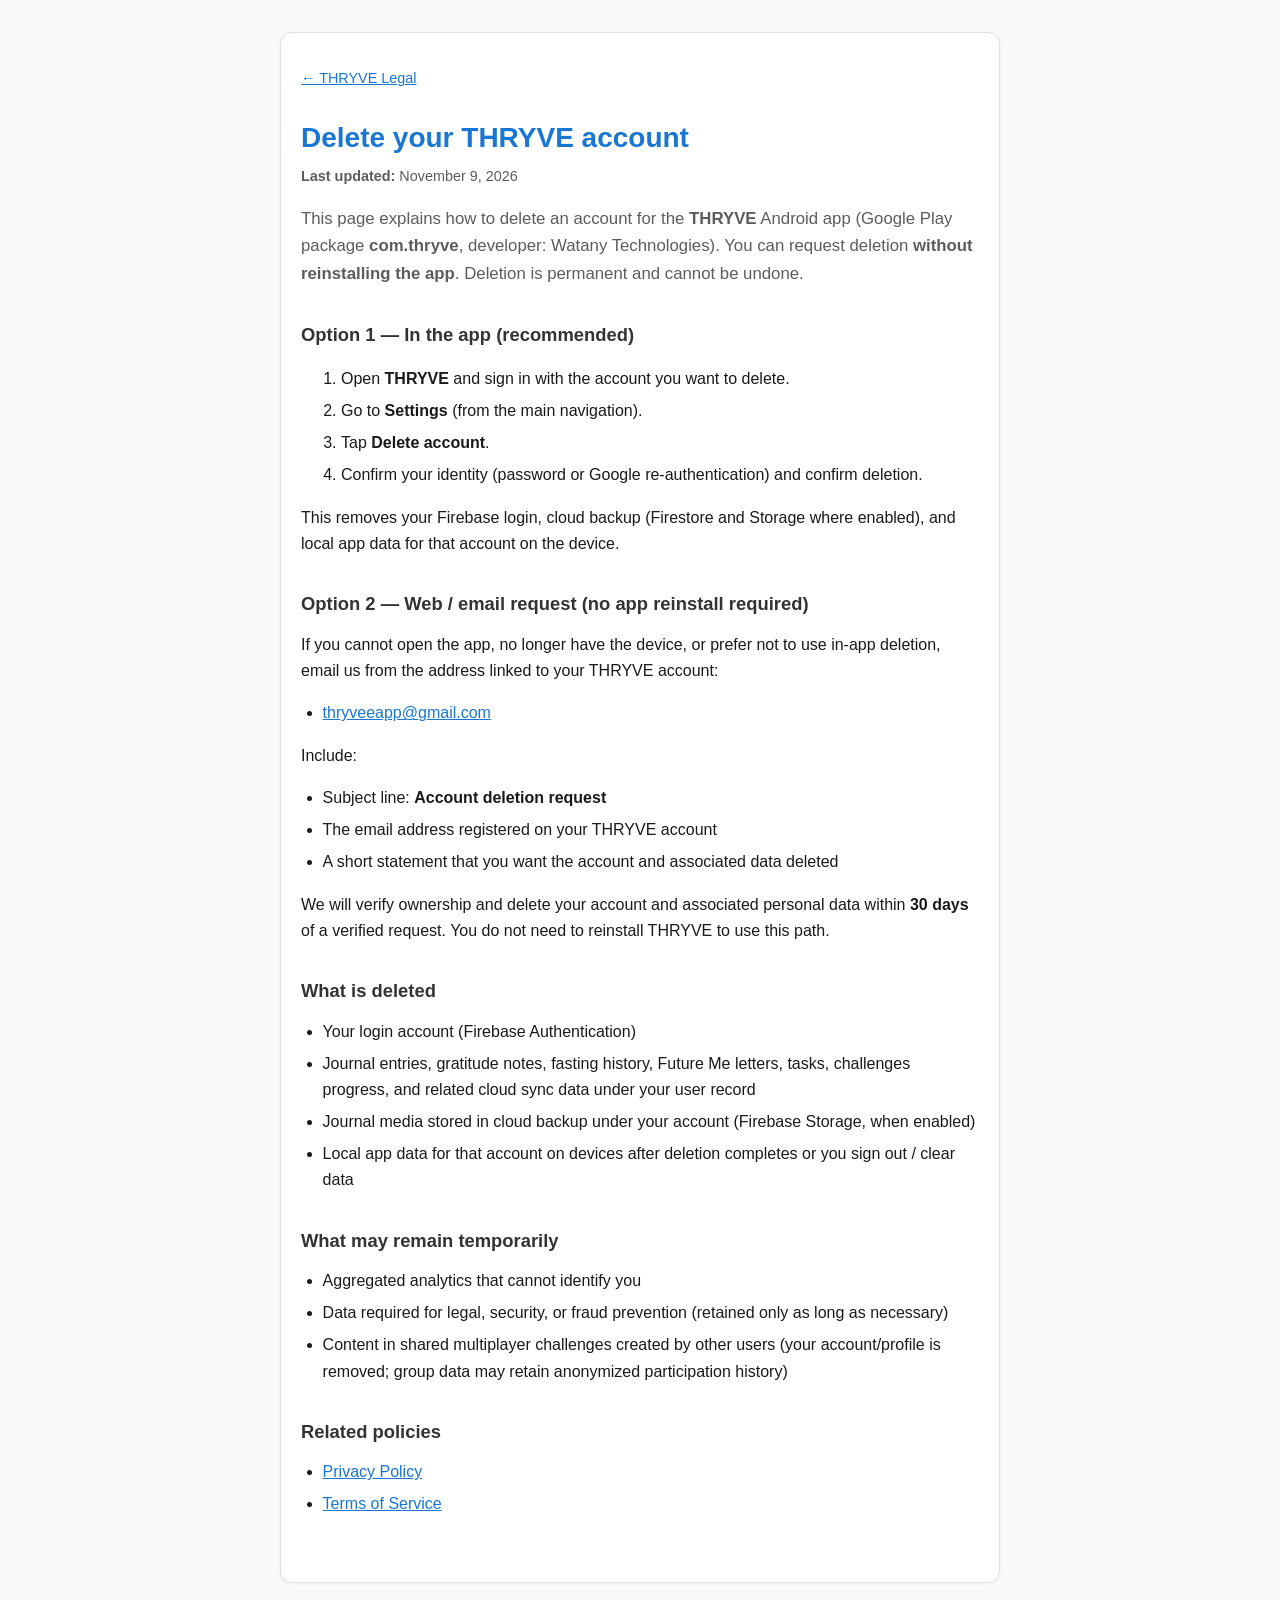
==== THRYVE/delete-account.html @ 44cca5ca "Publish THRYVE legal pages for Google Play. Host privacy, terms, and delete-account HTML under /THRY" ====
<!DOCTYPE html>
<html lang="en">
<head>
  <meta charset="utf-8">
  <meta name="viewport" content="width=device-width, initial-scale=1">
  <title>THRYVE — Delete Account</title>
  <meta name="description" content="How to delete your THRYVE Android app account and associated data without reinstalling the app.">
  <link rel="stylesheet" href="legal.css">
</head>
<body>
  <main class="page">
    <a class="back" href="index.html">← THRYVE Legal</a>
    <h1>Delete your THRYVE account</h1>
    <p class="meta"><strong>Last updated:</strong> November 9, 2026</p>

    <p class="lead">
      This page explains how to delete an account for the <strong>THRYVE</strong> Android app
      (Google Play package <strong>com.thryve</strong>, developer: Watany Technologies).
      You can request deletion <strong>without reinstalling the app</strong>. Deletion is permanent
      and cannot be undone.
    </p>

    <h2>Option 1 — In the app (recommended)</h2>
    <ol>
      <li>Open <strong>THRYVE</strong> and sign in with the account you want to delete.</li>
      <li>Go to <strong>Settings</strong> (from the main navigation).</li>
      <li>Tap <strong>Delete account</strong>.</li>
      <li>Confirm your identity (password or Google re-authentication) and confirm deletion.</li>
    </ol>
    <p>
      This removes your Firebase login, cloud backup (Firestore and Storage where enabled),
      and local app data for that account on the device.
    </p>

    <h2>Option 2 — Web / email request (no app reinstall required)</h2>
    <p>
      If you cannot open the app, no longer have the device, or prefer not to use in-app deletion,
      email us from the address linked to your THRYVE account:
    </p>
    <ul>
      <li>
        <a href="mailto:thryveeapp@gmail.com?subject=THRYVE%20account%20deletion%20request">
          thryveeapp@gmail.com
        </a>
      </li>
    </ul>
    <p>Include:</p>
    <ul>
      <li>Subject line: <strong>Account deletion request</strong></li>
      <li>The email address registered on your THRYVE account</li>
      <li>A short statement that you want the account and associated data deleted</li>
    </ul>
    <p>
      We will verify ownership and delete your account and associated personal data within
      <strong>30 days</strong> of a verified request. You do not need to reinstall THRYVE to use
      this path.
    </p>

    <h2>What is deleted</h2>
    <ul>
      <li>Your login account (Firebase Authentication)</li>
      <li>Journal entries, gratitude notes, fasting history, Future Me letters, tasks, challenges progress, and related cloud sync data under your user record</li>
      <li>Journal media stored in cloud backup under your account (Firebase Storage, when enabled)</li>
      <li>Local app data for that account on devices after deletion completes or you sign out / clear data</li>
    </ul>

    <h2>What may remain temporarily</h2>
    <ul>
      <li>Aggregated analytics that cannot identify you</li>
      <li>Data required for legal, security, or fraud prevention (retained only as long as necessary)</li>
      <li>
        Content in shared multiplayer challenges created by other users (your account/profile is removed;
        group data may retain anonymized participation history)
      </li>
    </ul>

    <h2>Related policies</h2>
    <ul>
      <li><a href="privacy.html">Privacy Policy</a></li>
      <li><a href="terms.html">Terms of Service</a></li>
    </ul>
  </main>
</body>
</html>
---- THRYVE/legal.css ----
:root {
  --text: #1a1a1a;
  --muted: #5c5c5c;
  --accent: #1976d2;
  --bg: #fafafa;
  --card: #ffffff;
  --border: #e0e0e0;
}

* {
  box-sizing: border-box;
}

body {
  margin: 0;
  font-family: -apple-system, BlinkMacSystemFont, "Segoe UI", Roboto, "Helvetica Neue", Arial, sans-serif;
  font-size: 16px;
  line-height: 1.65;
  color: var(--text);
  background: var(--bg);
}

.page {
  max-width: 720px;
  margin: 0 auto;
  padding: 2rem 1.25rem 3rem;
  background: var(--card);
  min-height: 100vh;
}

@media (min-width: 640px) {
  .page {
    margin-top: 2rem;
    margin-bottom: 2rem;
    min-height: auto;
    border: 1px solid var(--border);
    border-radius: 12px;
    box-shadow: 0 1px 3px rgba(0, 0, 0, 0.06);
  }
}

h1 {
  font-size: 1.75rem;
  margin: 0 0 0.25rem;
  color: var(--accent);
}

h2 {
  font-size: 1.15rem;
  margin: 2rem 0 0.75rem;
  color: #333;
}

h3 {
  font-size: 1rem;
  margin: 1.25rem 0 0.5rem;
}

p, ul {
  margin: 0 0 1rem;
}

ul {
  padding-left: 1.35rem;
}

li {
  margin-bottom: 0.35rem;
}

.lead {
  font-size: 1.05rem;
  color: var(--muted);
}

.meta {
  font-size: 0.9rem;
  color: var(--muted);
}

.nav-links {
  list-style: none;
  padding: 0;
  margin: 1.5rem 0;
}

.nav-links a {
  display: inline-block;
  padding: 0.6rem 1rem;
  margin: 0.25rem 0.5rem 0.25rem 0;
  background: var(--accent);
  color: #fff;
  text-decoration: none;
  border-radius: 8px;
  font-weight: 500;
}

.nav-links a:hover {
  filter: brightness(1.08);
}

a {
  color: var(--accent);
}

.back {
  display: inline-block;
  margin-bottom: 1.5rem;
  font-size: 0.9rem;
}

strong {
  font-weight: 600;
}
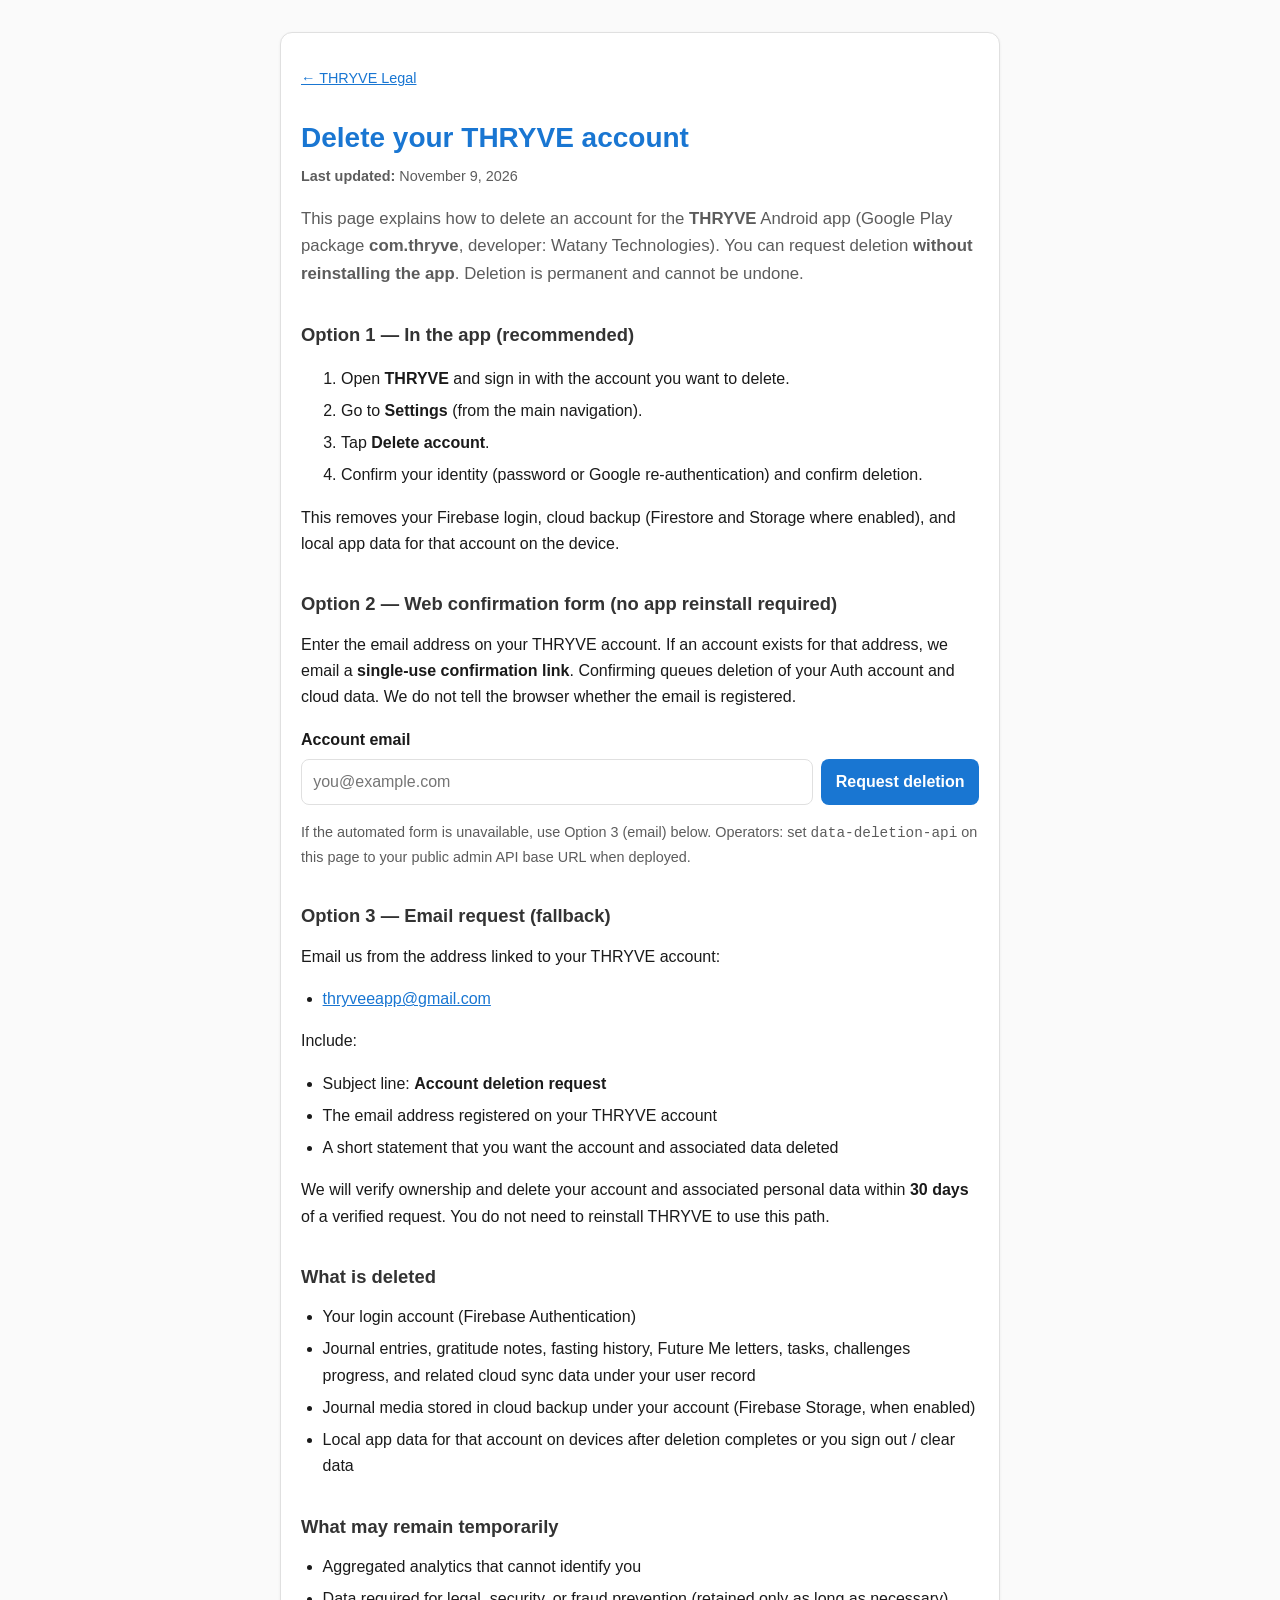
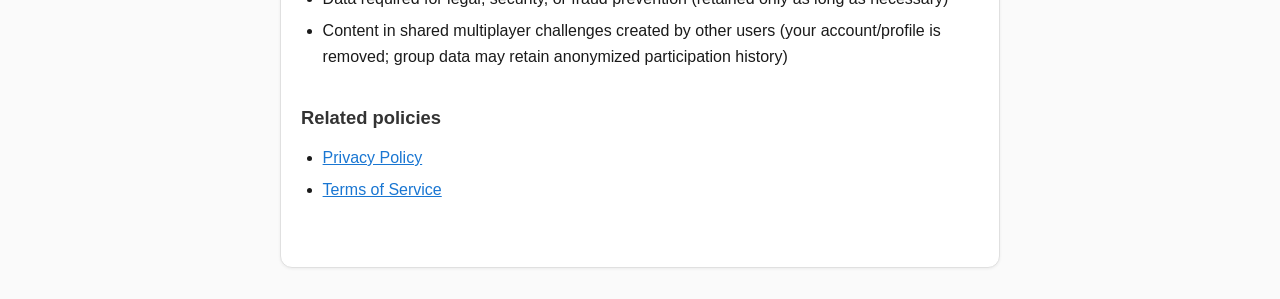
==== commit 66d7fb0d: "Update THRYVE delete-account page with web request form. Adds Option 2 confirmation-form UI (API-con" ====
--- a/THRYVE/delete-account.html
+++ b/THRYVE/delete-account.html
@@ -7,7 +7,7 @@
   <meta name="description" content="How to delete your THRYVE Android app account and associated data without reinstalling the app.">
   <link rel="stylesheet" href="legal.css">
 </head>
-<body>
+<body data-deletion-api="">
   <main class="page">
     <a class="back" href="index.html">← THRYVE Legal</a>
     <h1>Delete your THRYVE account</h1>
@@ -32,10 +32,29 @@
       and local app data for that account on the device.
     </p>
 
-    <h2>Option 2 — Web / email request (no app reinstall required)</h2>
+    <h2>Option 2 — Web confirmation form (no app reinstall required)</h2>
     <p>
-      If you cannot open the app, no longer have the device, or prefer not to use in-app deletion,
-      email us from the address linked to your THRYVE account:
+      Enter the email address on your THRYVE account. If an account exists for that address,
+      we email a <strong>single-use confirmation link</strong>. Confirming queues deletion of your
+      Auth account and cloud data. We do not tell the browser whether the email is registered.
+    </p>
+    <form id="deletion-form" class="deletion-form">
+      <label for="deletion-email">Account email</label>
+      <div class="deletion-row">
+        <input id="deletion-email" name="email" type="email" required autocomplete="email"
+               placeholder="you@example.com">
+        <button type="submit" id="deletion-submit">Request deletion</button>
+      </div>
+      <p id="deletion-status" class="meta" role="status" aria-live="polite"></p>
+    </form>
+    <p class="meta">
+      If the automated form is unavailable, use Option 3 (email) below. Operators: set
+      <code>data-deletion-api</code> on this page to your public admin API base URL when deployed.
+    </p>
+
+    <h2>Option 3 — Email request (fallback)</h2>
+    <p>
+      Email us from the address linked to your THRYVE account:
     </p>
     <ul>
       <li>
@@ -80,5 +99,66 @@
       <li><a href="terms.html">Terms of Service</a></li>
     </ul>
   </main>
+  <style>
+    .deletion-form label { display: block; font-weight: 600; margin-bottom: 0.35rem; }
+    .deletion-row { display: flex; flex-wrap: wrap; gap: 0.5rem; margin-bottom: 0.5rem; }
+    .deletion-form input[type="email"] {
+      flex: 1 1 220px; padding: 0.55rem 0.7rem; border: 1px solid #e0e0e0; border-radius: 8px; font: inherit;
+    }
+    .deletion-form button {
+      padding: 0.55rem 0.9rem; border: 0; border-radius: 8px; background: #1976d2; color: #fff;
+      font: inherit; font-weight: 600; cursor: pointer;
+    }
+    .deletion-form button:disabled { opacity: 0.6; cursor: not-allowed; }
+  </style>
+  <script>
+    (function () {
+      var form = document.getElementById("deletion-form");
+      var statusEl = document.getElementById("deletion-status");
+      var submitBtn = document.getElementById("deletion-submit");
+      var apiBase = (document.body.getAttribute("data-deletion-api") || "").replace(/\/$/, "");
+
+      form.addEventListener("submit", function (e) {
+        e.preventDefault();
+        var email = document.getElementById("deletion-email").value.trim();
+        if (!email) return;
+
+        if (!apiBase) {
+          statusEl.textContent =
+            "Automated web confirmation is not connected on this host yet. Use Option 3 (email thryveeapp@gmail.com) or the in-app delete flow.";
+          window.location.href =
+            "mailto:thryveeapp@gmail.com?subject=" +
+            encodeURIComponent("THRYVE account deletion request") +
+            "&body=" +
+            encodeURIComponent("Please delete my THRYVE account.\nAccount email: " + email + "\n");
+          return;
+        }
+
+        submitBtn.disabled = true;
+        statusEl.textContent = "Sending…";
+        fetch(apiBase + "/api/public/deletion-requests", {
+          method: "POST",
+          headers: { "Content-Type": "application/json" },
+          body: JSON.stringify({ email: email }),
+        })
+          .then(function (res) {
+            if (res.status === 429) throw new Error("Too many requests. Try again later.");
+            if (!res.ok) throw new Error("Request failed (" + res.status + ")");
+            return res.json();
+          })
+          .then(function (data) {
+            statusEl.textContent =
+              (data && data.message) ||
+              "If an account exists for that email, we sent a confirmation link.";
+          })
+          .catch(function (err) {
+            statusEl.textContent = err.message || "Something went wrong.";
+          })
+          .finally(function () {
+            submitBtn.disabled = false;
+          });
+      });
+    })();
+  </script>
 </body>
 </html>
